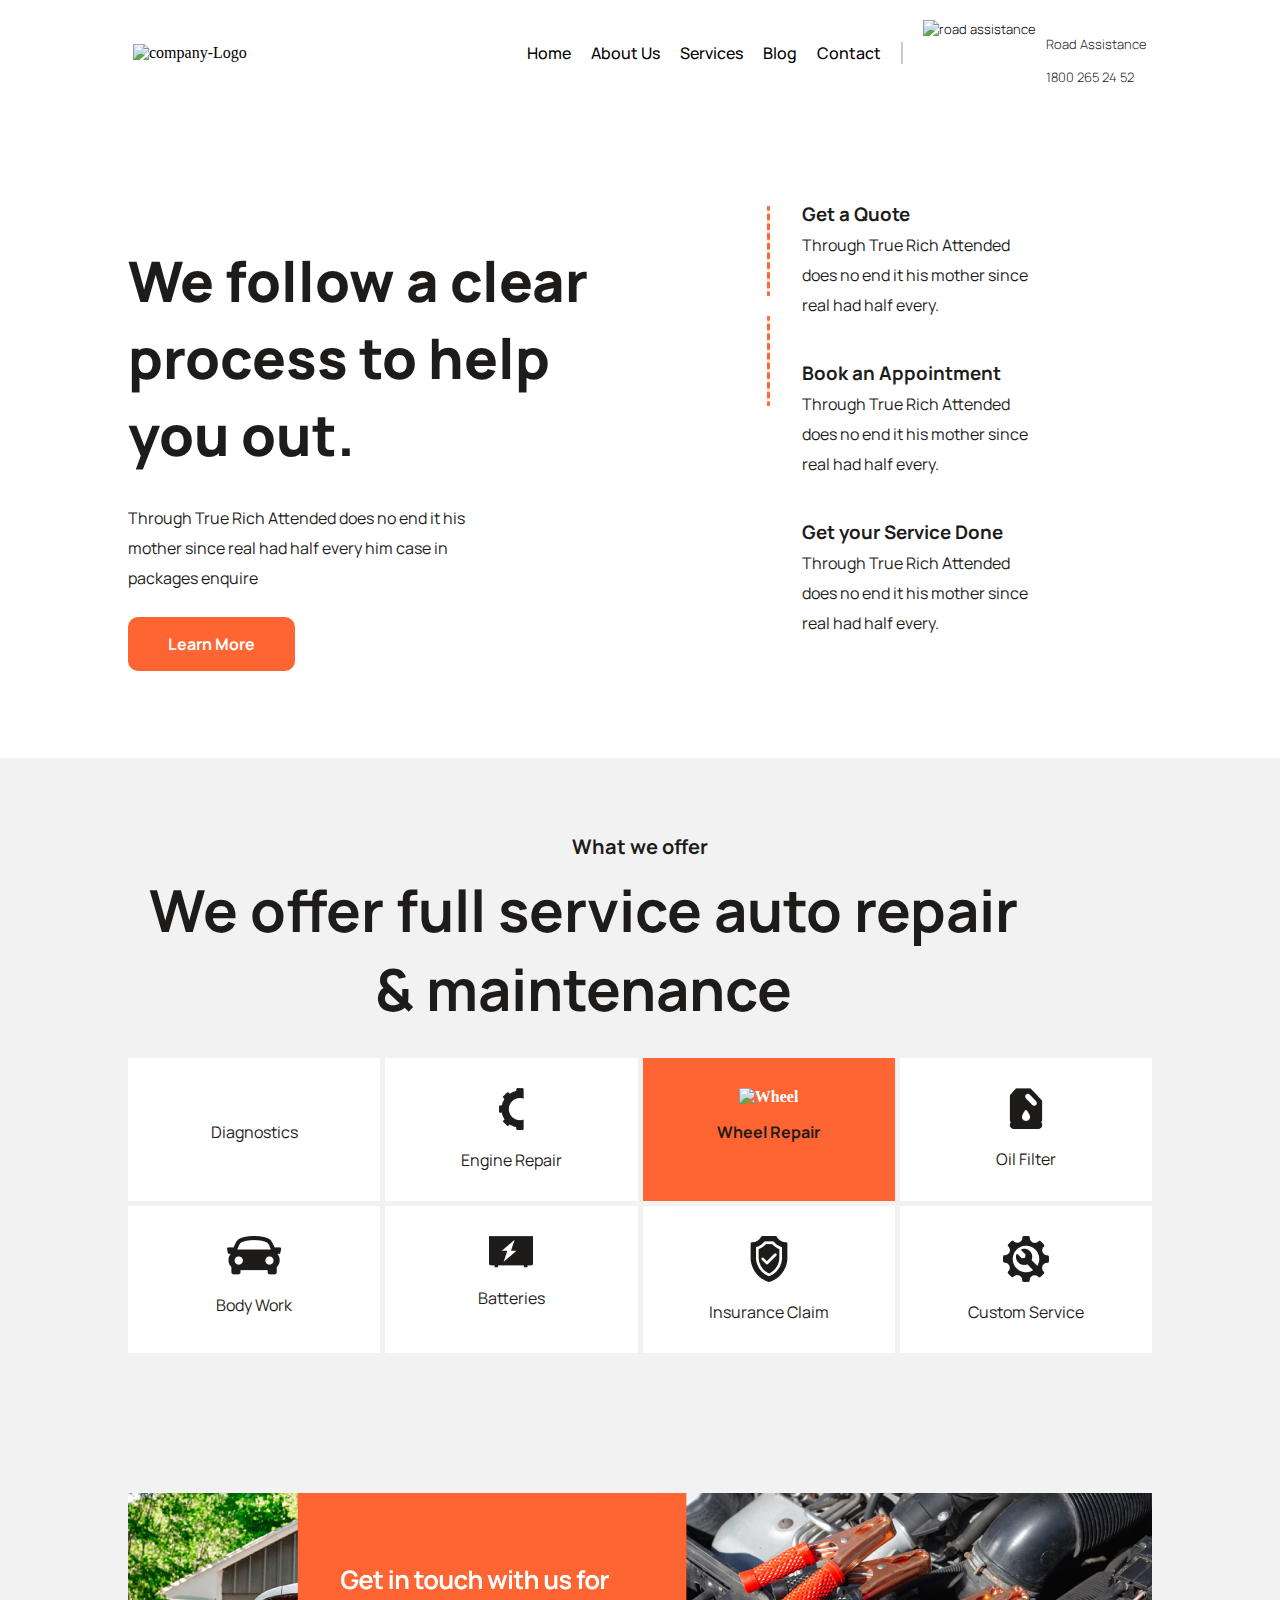
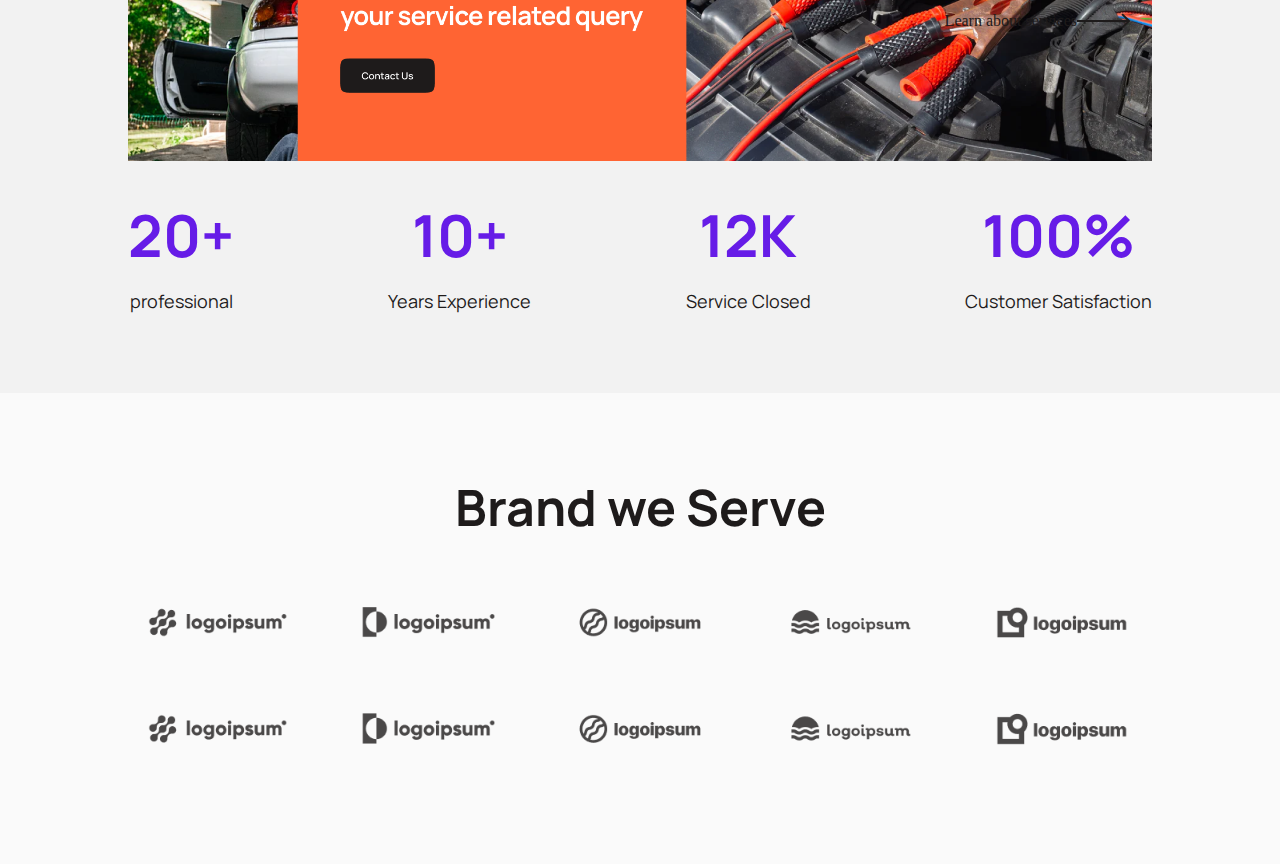
==== index.html @ 19b613d7 "first commit" ====
<!DOCTYPE html>
<html lang="en">
<head>
    <meta charset="UTF-8">
    <meta http-equiv="X-UA-Compatible" content="IE=edge">
    <meta name="viewport" content="width=device-width, initial-scale=1.0">
    <title>Document</title>
    <link rel="stylesheet" href="style.css">
</head>
<body>
    <header>
        <div class="container">
                <div class="main-header">
                    <div class="logo">
                        <img src="https://res.cloudinary.com/drctcmhrb/image/upload/v1650087821/Logo_wtkvcu.png" alt="company-Logo" alt="company logo" class="">
                    </div>
                    <div class="right-section">
                        <div class="navigation">
                            <ul>
                                <li><a href="#">Home</a></li>
                                <li><a href="#">About Us</a></li>
                                <li><a href="#">Services</a></li>
                                <li><a href="#">Blog</a></li>
                                <li><a href="#">Contact</a></li>
                            </ul>
                        </div>
                        <div class="road-assistance">
                            <div class="icon">
                                <img src="https://res.cloudinary.com/drctcmhrb/image/upload/v1650087820/Assistance_Icon_hcltkh.png" alt="road assistance" alt="road assistance">
                            </div>
                            <div class="inner-section">
                                <p>Road Assistance</p>
                                <p>1800 265 24 52</p>
                            </div>
                        </div>
                    </div>
                </div>
    </header>

    <section class="hero">
        <div class="container flex">
            <div class="left-col">
            <h2>We follow a clear process to help you out.</h2>
            <p>Through True Rich Attended does no end it his mother since real had half every him case in packages enquire</p>
            <a href="#" class="more">Learn More</a>
            </div>
            <div class="right-col">
                <div class="subleft">
                   <div class="circles">
                    <img src="https://res.cloudinary.com/lovelyfin00/image/upload/v1650379319/work%20images/Group_9129.png" alt="" class="nomber">
                    <img src="images/Line.png" alt="" class="red-line">
                   </div>
                   <div class="circles">
                    <img src="https://res.cloudinary.com/lovelyfin00/image/upload/v1650381332/work%20images/Group_9130.png" alt="" class="nomber">
                    <img src="images/Line.png" alt="" class="red-line">
                   </div>
                   <div class="circles">
                    <img src="https://res.cloudinary.com/lovelyfin00/image/upload/v1650381871/work%20images/Group_9131.png" alt="" class="nomber">
                   </div>
                </div>

                <div class="subright">
                    <div class="text">
                        <h3>Get a Quote</h3>
                        <p>Through True Rich Attended does no end it his mother since real had half every.</p>
                    </div>
                    <div class="text">
                        <h3>Book an Appointment</h3>
                        <p>Through True Rich Attended does no end it his mother since real had half every.</p>
                    </div>
                    <div class="text">
                        <h3>Get your Service Done</h3>
                        <p>Through True Rich Attended does no end it his mother since real had half every.</p>
                    </div>
                </div>
            </div>
        </div>

    </section>

    <!-- FEATURES SECTION -->
    <section class="features">
        <div class="container">
            <div class="offers">
            <p>What we offer</p>
            <h2>We offer full service auto repair &amp; maintenance</h2>
            </div>
            <div class="services">
                <div class="services-type">
                    <img src="https://res.cloudinary.com/drctcmhrb/image/upload/v1650396776/Icon_1_g0p5bc.png" alt="">
                    <p>Diagnostics</p>
                </div>
                <div class="services-type">
                    <img src="images/Vector (1).png" alt="Engine">
                    <p>Engine Repair</p>
                </div>
                <div class="services-type" id="wheel">
                    <img src="https://res.cloudinary.com/drctcmhrb/image/upload/v1650396776/Icon_3_jmc41n.png" alt="Wheel">
                    <p>Wheel Repair</p>
                </div>
                <div class="services-type">
                    <img src="images/Vector (3).png" alt="Wheel">
                    <p>Oil Filter</p>
                </div>
                <div class="services-type">
                    <img src="images/Vector (4).png" alt="">
                    <p>Body Work</p>
                </div>
                <div class="services-type">
                    <img src="images/Vector (5).png" alt="">
                    <p>Batteries</p>
                </div>
                <div class="services-type">
                    <img src="images/Vector (6).png" alt="">
                    <p>Insurance Claim</p>
                </div>
                <div class="services-type">
                    <img src="images/Icon.png" alt="">
                    <p>Custom Service</p>
                </div>
                <a href="#">Learn about services <svg width="53" height="16" viewBox="0 0 53 16" fill="none" xmlns="http://www.w3.org/2000/svg">
                    <path d="M52.7071 8.70711C53.0976 8.31658 53.0976 7.68342 52.7071 7.29289L46.3431 0.928932C45.9526 0.538408 45.3195 0.538408 44.9289 0.928932C44.5384 1.31946 44.5384 1.95262 44.9289 2.34315L50.5858 8L44.9289 13.6569C44.5384 14.0474 44.5384 14.6805 44.9289 15.0711C45.3195 15.4616 45.9526 15.4616 46.3431 15.0711L52.7071 8.70711ZM0 9H52V7H0V9Z" fill="#1E1B1B"/>
                    </svg>
                    </a>
                
            </div>
        </div>
    </section>

    <!-- CONTACY SECTION -->
    <section class="contact-section">
        <div class="container">
            <div class="image-section">
                <img src="images/CTA.png" alt="" width="100%">
                <!-- <div class="content">
                    <h3>Get in touch with us for <br>your service related query</h3>
                    <a href="#">Contact us</a>
                </div> -->
            </div>
            
            <div class="rating">
                <div class="bio">
                    <div class="digit">20+</div>
                    <p>professional</p>
                </div>
                <div class="bio">
                    <div class="digit">10+</div>
                    <p>Years Experience</p>
                </div>
                <div class="bio">
                    <div class="digit">12K</div>
                    <p>Service Closed</p>
                </div>
                <div class="bio">
                    <div class="digit">100%</div>
                    <p>Customer Satisfaction</p>
                </div>
            </div>
        </div>

    </section>

    <section class="brand-section">
        <div class="container">
            <h2>Brand we Serve</h2>
            <div class="logos">
                <img src="images/Brand Row.png" alt="" width="100%">
                <img src="images/Brand Row.png" alt="" width="100%">
            </div>
        </div>
    </section>
</body>
</html>
---- style.css ----
@import url('https://fonts.googleapis.com/css2?family=Manrope&family=Montserrat:wght@500&display=swap');* {
    margin: 0;
    padding: 0;
    box-sizing: border-box;
}
  .container {
    width: 80%;
    margin: 0 auto;
}

#hero-section, #quote-section,#process-section {
  padding:80px 0;
}


.main-header {
    display: flex;
    justify-content: space-between;
    align-items:center;
    padding: 20px 5px;
}

.right-section {
    display: flex;
    align-items: center;
}

.right-section ul {
    list-style: none;
    display: flex;
}

.road-assistance {
    display: flex;
    padding-left: 20px;
    font-family: "Manrope";
    font-weight: 300;
    font-size: 13px;
}

.right-section ul li {
    margin-right: 20px;
}

.right-section ul li a {
    text-decoration: none;
    color: #000;
}

.right-section .navigation {
    border-right: 2px solid #ccc;
    font-family: "Manrope";
    font-weight: 500;
}

.road-assistance .icon {
    margin-right: 10px;
}

/* section{
    padding: 5em 2em;
} */
    
  /* HERO SECTION */

.hero{
    background-color: #fff;
    padding: 80px 0;
    /* margin-top: 50px; */
    width: 100%;
    
}

.flex{
    display: flex;
    justify-content: space-between;
    align-items: left;
}
.left-col{
    width:50%;  
}

.hero h2{
    color: #1E1B1B;
    font-size:3.5em;
    margin-top: 1em;
    margin-bottom: 30px;
    font-family: 'Manrope', sans-serif;
    font-weight: 800;
}

.hero p{
    color: #1E1B1B;
    margin-bottom: 40px;
    width: 70%;
    margin-top: 3px;
    line-height: 30px;
}

.hero a{
    text-decoration: none;
    background-color: #FF6433;
    font-weight: bold;
    padding: 16px 40px;
    border-radius: 10px;
    
    color: #fff;
    font-family: 'Manrope', sans-serif;
}

.more{
    margin-top: 50px;
}

.hero .right-col{
    width: 40%;
    display:flex;
    justify-content: center;
}

.right-img ul li{
    display: flex;
    /* padding-top: 10px; */
}
.right-img .overall-img {
    width: 10%;
}
.overall-img .bfree img{
    width: 120%;
}

.subleft .circles{
    margin-top: 10px;
}
.subleft .circles img{
    display: block;
}
.subleft .red-line{
    padding-left:25px ;
    margin-top: 10px;
    height: 90px;
    font-weight: lighter;
}
.subleft .nomber{
    width: 50px;
    margin-top: 5px;
}

.subright{
    margin-left: 10px;
    width: -10%;
}
.subright h3,p{
    margin-top:15px ;
    font-family: 'Manrope', sans-serif;
    color: #1E1B1B;
}


}
 .right-col p{
  color: #F2F2F2;
  width: 50%;
  
}

/* FEATURES SECTION */
.features{
    background-color: #F2F2F2;
    padding: 60px 0;
}

.offers{
    text-align: center;
}
.offers p{
    color: #1E1B1B;
    font-size: 20px;
    font-weight: bold;
    margin-bottom: 10px;
    font-family: 'Manrope', sans-serif;
}

.offers h2{
    font-weight: bold;
    font-size: 58px;
    color: #1E1B1B;
    font-family: 'Manrope', sans-serif;
    width: 89%;
}
.features .services{
     display: grid;
     grid-template-columns: 1fr 1fr 1fr 1fr;
     gap: 5px;
     margin-top: 30px;
}

.features .services-type{
    background-color:#fff;
    /* margin: 2px; */
    text-align: center;
    padding: 30px 0;
}

.features #wheel{
    background-color: #FF6433;
    color: #fff;
    font-weight: bold;
}

.features a{
    text-decoration:none ;
    margin-top: 10px;
    color:#1E1B1B ;
    display: flex;
    align-items:center;
    justify-content: space-between;
    position: absolute;
    right: 150px;
    bottom: -730px;
    
}


/* CONTACT SECTION */
.contact-section{
    background-color: #F2F2F2;
    padding: 80px 0;
}
/* .content{
    background-color:#FF6433 ;
    width: 30%;
    height: 200px;
    padding: 40px 15px;
    margin-left: 30px; 
     /* position: absolute;
    top: 230%; */
} 
/* .contact-section .image-section{
    background-image: url(images/car.png);
    /* width: 0%; */
    /* height: 100vh; */
   
    
    /* position: relative; */
    /* width: 100%; */
} 
/* .contact-section h3{
    color: #fff;
    font-weight: bold;
    font-family: 'Manrope', sans-serif;
    margin-bottom: 40px;
} */

.contact-section a{
    color: #fff;
    text-decoration: none;
    background-color: #1E1B1B;
    padding: 14px 40px;
    font-family: 'Manrope', sans-serif;
    border-radius: 12px;
}
.rating{
    display: flex;
    align-items: center;
    justify-content: space-between;
    margin-top: 30px;
}
.rating .digit{
    color:#661CE7 ;
    font-weight: bold;
    font-size:58px;
    font-family: 'Manrope', sans-serif;
    text-align: center;
}
.rating p{
    color: #1E1B1B;
    text-align: center;
    font-size: 18px;
    font-weight:semibold;
    font-family: 'Manrope';
}

/* BRAND SECTION */
.brand-section{
    padding: 80px 0;
    background-color: #FAFAFA;
}
.brand-section h2{
    text-align: center;
    font-size: 50px;
    font-weight: 700;
    font-family: 'Manrope', sans-serif;
    color: #1E1B1B;
    margin-bottom: 30px;
}
.brand-section .logos{
    /* width: 40%; */
    /* text-align: center; */
}
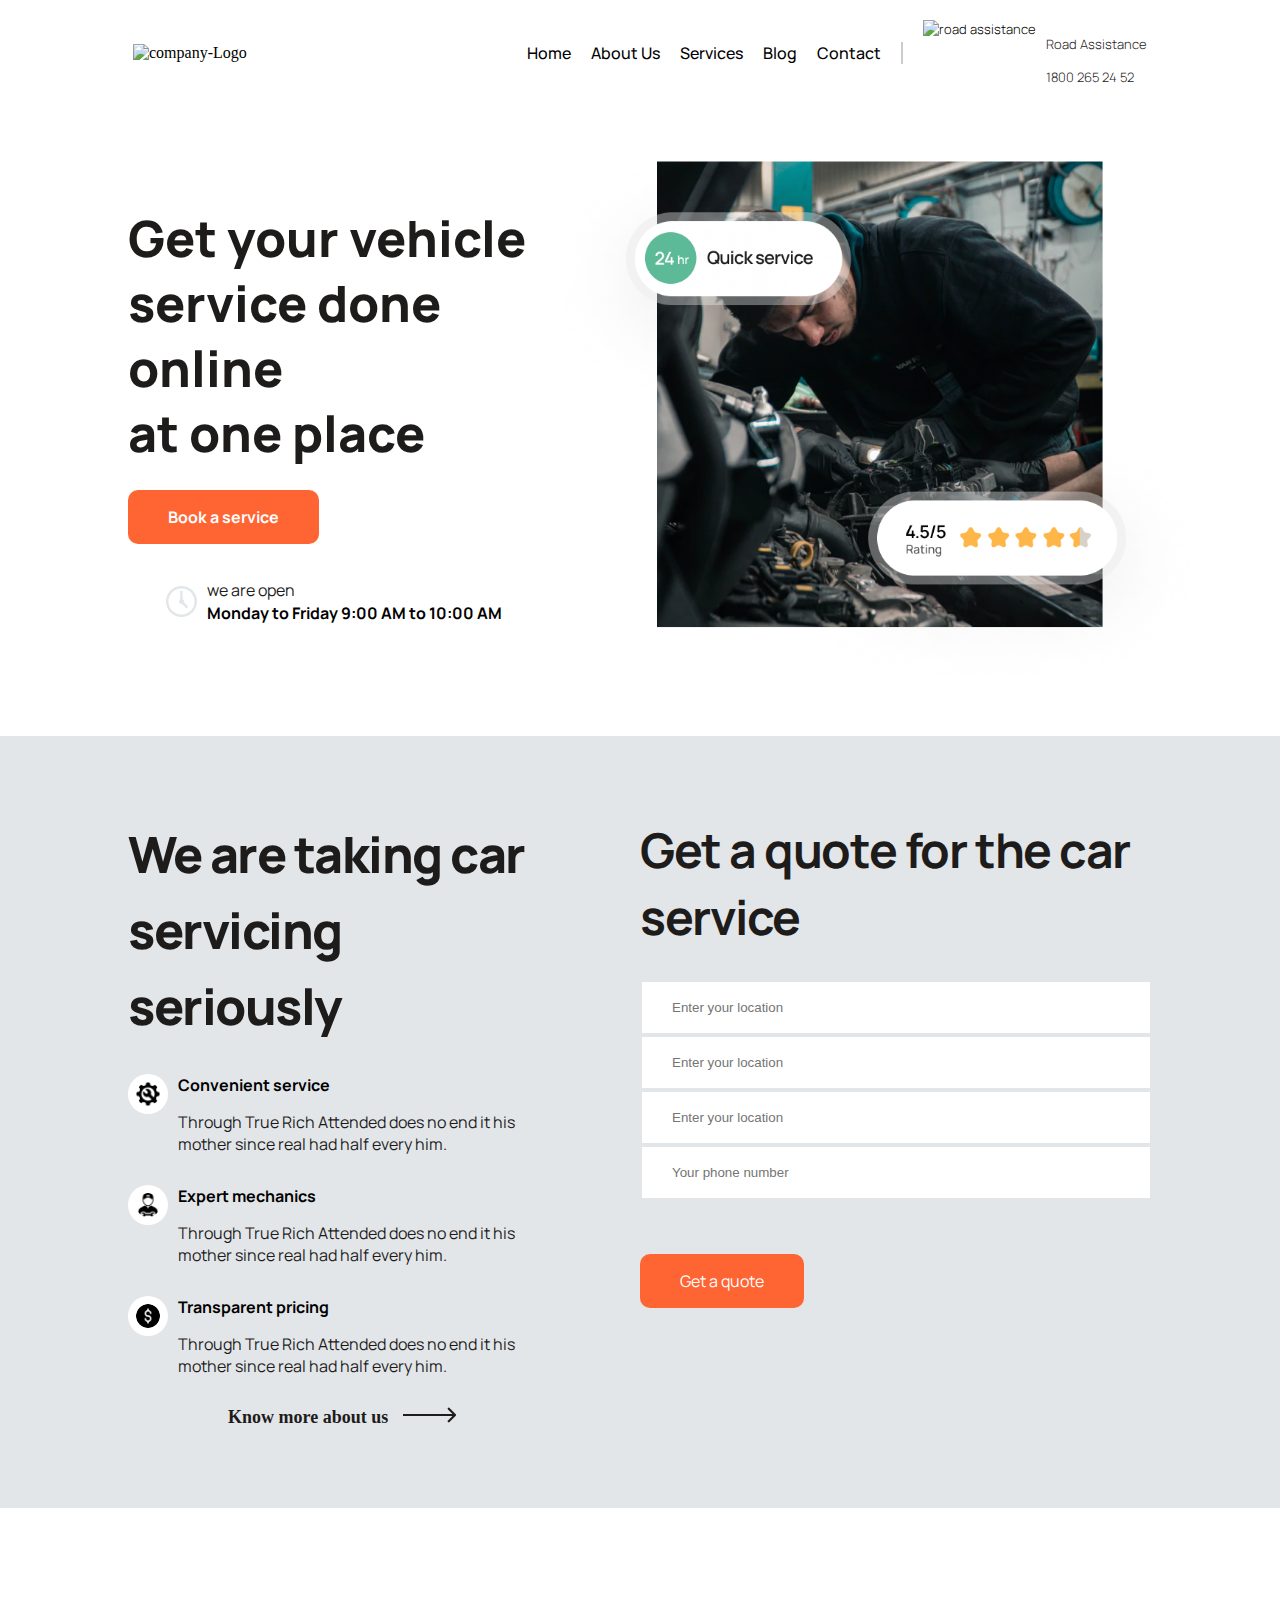
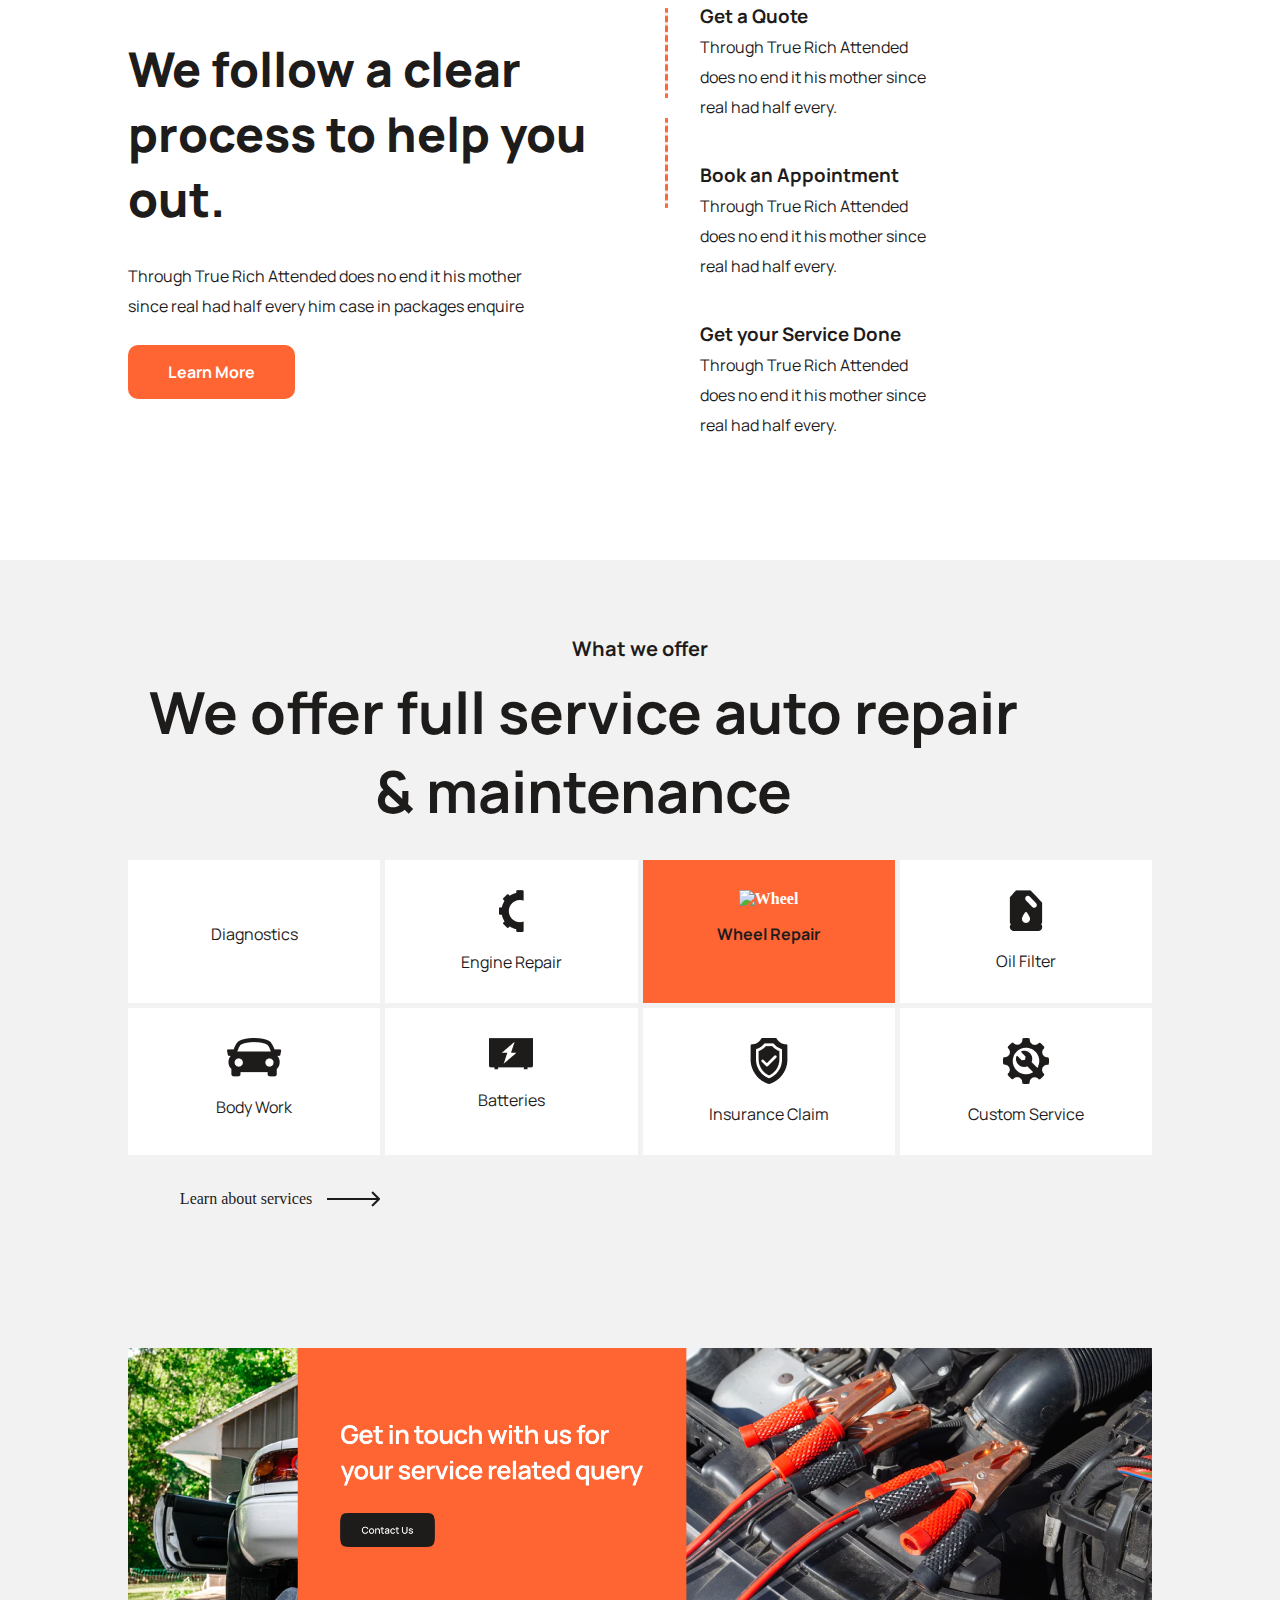
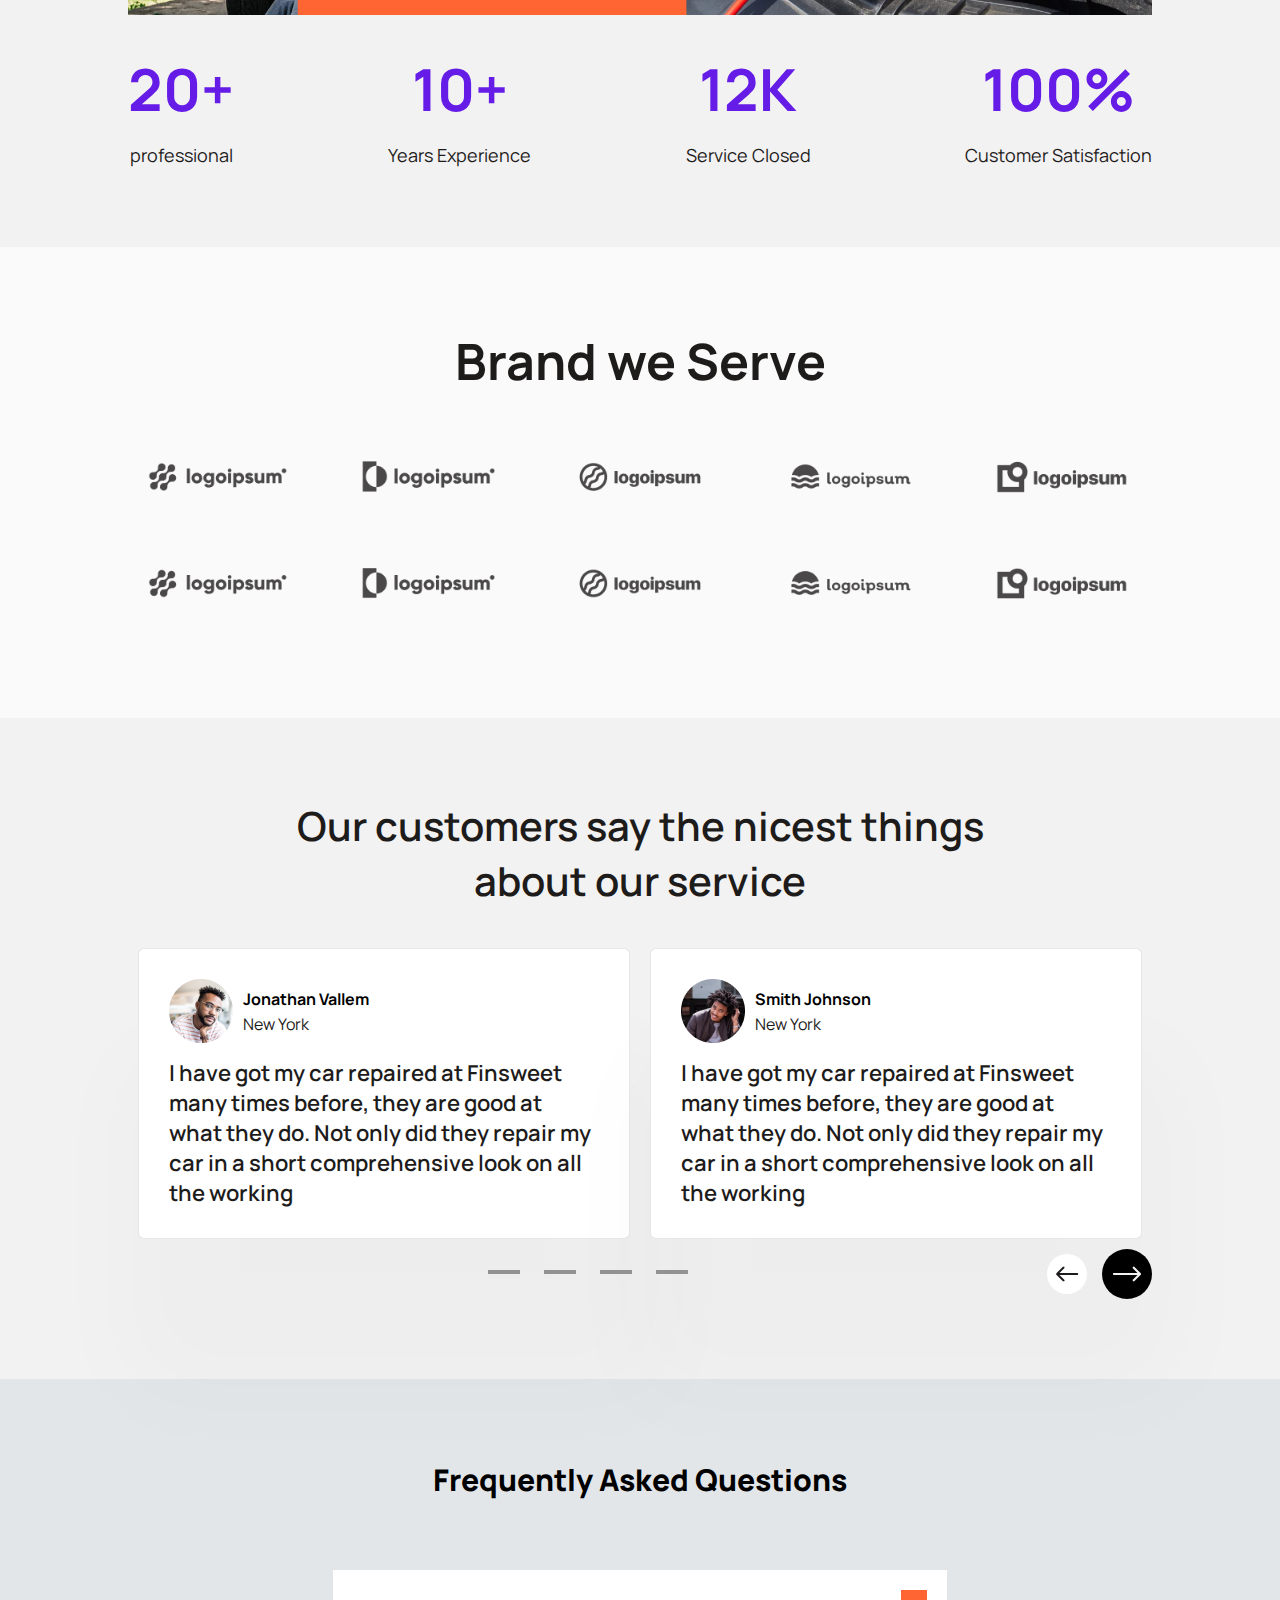
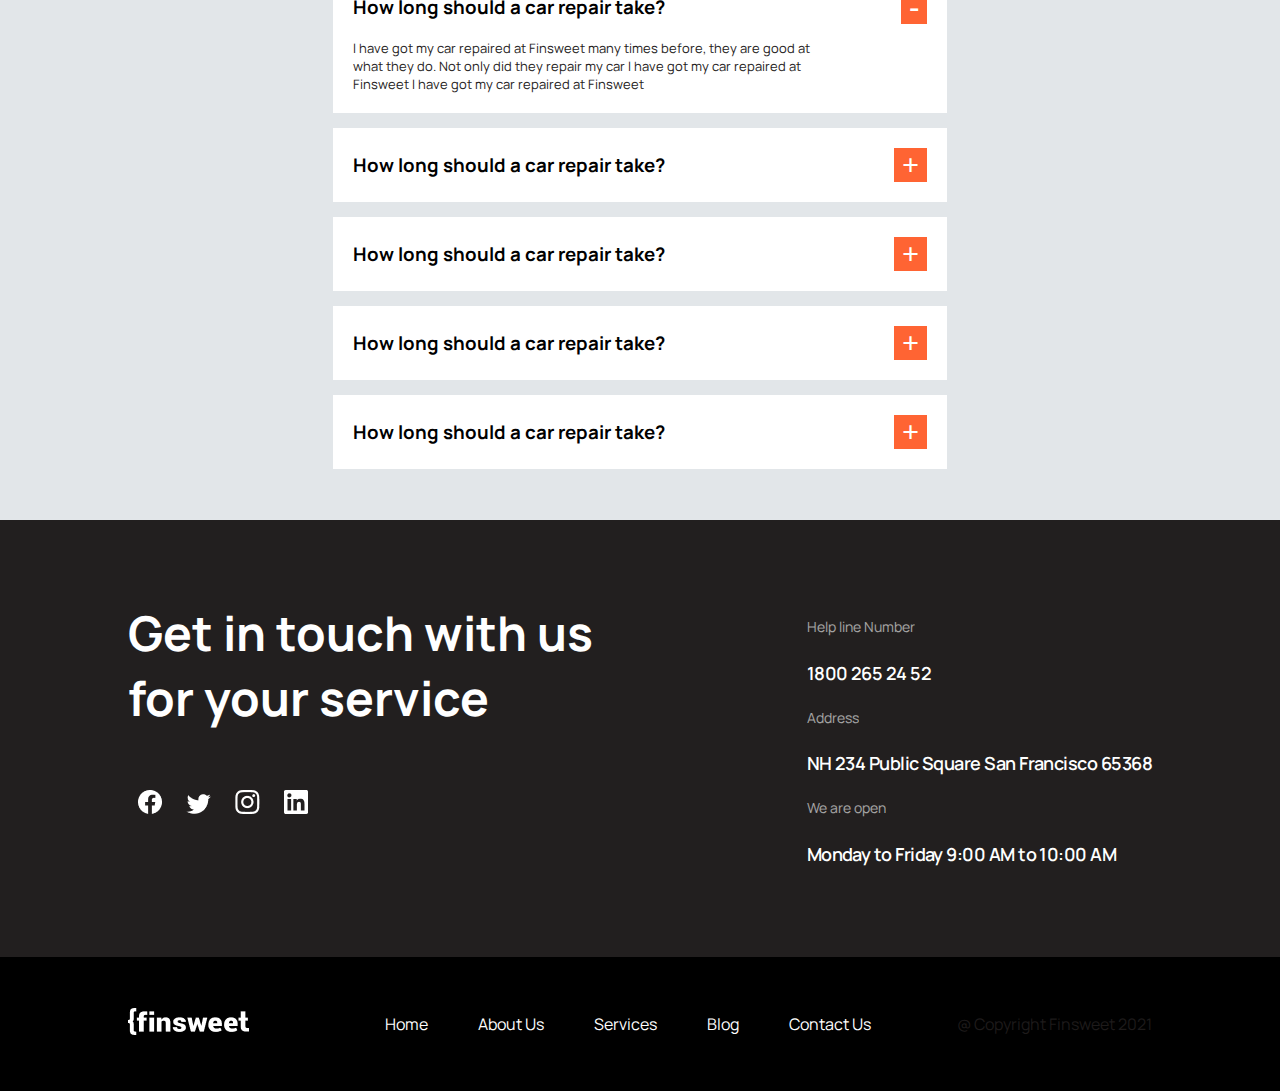
==== commit 71578ba6: "ch: updated other sections and responsiveness for mobile" ====
--- a/index.html
+++ b/index.html
@@ -4,7 +4,7 @@
     <meta charset="UTF-8">
     <meta http-equiv="X-UA-Compatible" content="IE=edge">
     <meta name="viewport" content="width=device-width, initial-scale=1.0">
-    <title>Document</title>
+    <title>Home</title>
     <link rel="stylesheet" href="style.css">
 </head>
 <body>
@@ -17,9 +17,9 @@
                     <div class="right-section">
                         <div class="navigation">
                             <ul>
-                                <li><a href="#">Home</a></li>
+                                <li><a href="index.html">Home</a></li>
                                 <li><a href="#">About Us</a></li>
-                                <li><a href="#">Services</a></li>
+                                <li><a href="Service.html">Services</a></li>
                                 <li><a href="#">Blog</a></li>
                                 <li><a href="#">Contact</a></li>
                             </ul>
@@ -37,10 +37,95 @@
                 </div>
     </header>
 
-    <section class="hero">
-        <div class="container flex">
+    <section class="very-begin">
+        <div class="container flex flex-sm-column">
+            <div class="bolo-maran">
+                <h2>Get your vehicle <br> service done online <br> at one place</h2>
+              <div class="book">
+                <a href="#">Book a service</a>
+              </div>
+             <div class="clock">
+                <img src="images/clock.png" alt="">
+                <div class="open-up">
+                    <p>we are open</p>
+                    <h4>Monday to Friday 9:00 AM to 10:00 AM</h4>
+                </div>
+              </div>
+            </div>
+
+            <div class="bolo-kini">
+                <img src="images/mechanic.png" alt="">
+            </div>
+        </div>
+    </section>
+     
+    <section class="car-service">
+        <div class="container flex flex-sm-column">
+            <div class="first-side">
+                <h2>We are taking car <br> servicing seriously</h2>
+                <div class="real-services">
+                    <div class="services-mode">
+                        <img src="images/Icon (2).png" alt="">
+                        <div class="mode">
+                            <h4>Convenient service</h4>
+                            <p>Through True Rich Attended does no end it his mother since real had half every him.</p>
+                        </div>
+                    </div>
+                        <div class="services-mode">
+                            <img src="images/Icon (3).png" alt="">
+                            <div class="mode">
+                                <h4>Expert mechanics</h4>
+                                <p>Through True Rich Attended does no end it his mother since real had half every him.</p>
+                            </div>
+                        </div>
+                            <div class="services-mode">
+                                <img src="images/Icon (4).png" alt="">
+                                <div class="mode">
+                                    <h4>Transparent pricing</h4>
+                                    <p>Through True Rich Attended does no end it his mother since real had half every him.</p>
+                                </div>
+                            </div>      
+                </div>
+                <div class="know-more">
+                    <a href="#">Know more about us
+                     <img src="images/right-arr.png" alt="right-arrow">
+                    </a>
+                 </div>
+            </div>
+
+            <div class="second-side">
+                <h2>Get a quote for the car service</h2>
+                <div class="form-box">
+                    <div class="form-input">
+                        <input type="text" placeholder="Enter your location">
+                    </div>
+                    <div class="form-input">
+                        <input type="text" placeholder="Enter your location">
+                    </div>
+                    <div class="form-input">
+                        <input type="text" placeholder="Enter your location">
+                    </div>
+                    <div class="form-input">
+                        <input type="number" placeholder="Your phone number">
+                    </div>
+                </div>
+                <div class="get-quote">
+                    <a href="#">Get a quote</a>
+                </div>
+            </div>
+        </div>
+    </section>
+
+
+
+
+
+  
+
+     <section class="hero">
+        <div class="container flex flex-sm-column" >
             <div class="left-col">
-            <h2>We follow a clear process to help you out.</h2>
+            <h2>We follow a clear process to help you <br> out.</h2>
             <p>Through True Rich Attended does no end it his mother since real had half every him case in packages enquire</p>
             <a href="#" class="more">Learn More</a>
             </div>
@@ -76,7 +161,7 @@
             </div>
         </div>
 
-    </section>
+    </section> 
 
     <!-- FEATURES SECTION -->
     <section class="features">
@@ -118,27 +203,27 @@
                     <img src="images/Icon.png" alt="">
                     <p>Custom Service</p>
                 </div>
-                <a href="#">Learn about services <svg width="53" height="16" viewBox="0 0 53 16" fill="none" xmlns="http://www.w3.org/2000/svg">
-                    <path d="M52.7071 8.70711C53.0976 8.31658 53.0976 7.68342 52.7071 7.29289L46.3431 0.928932C45.9526 0.538408 45.3195 0.538408 44.9289 0.928932C44.5384 1.31946 44.5384 1.95262 44.9289 2.34315L50.5858 8L44.9289 13.6569C44.5384 14.0474 44.5384 14.6805 44.9289 15.0711C45.3195 15.4616 45.9526 15.4616 46.3431 15.0711L52.7071 8.70711ZM0 9H52V7H0V9Z" fill="#1E1B1B"/>
-                    </svg>
+                <div class="learning">
+                    <a href="#">Learn about services 
+                        <img src="images/right-arr.png" alt="">
                     </a>
-                
-            </div>
-        </div>
-    </section>
-
-    <!-- CONTACY SECTION -->
+                </div>
+            </div>
+        </div>
+    </section> 
+
+    <!-- CONTACT SECTION -->
     <section class="contact-section">
         <div class="container">
             <div class="image-section">
-                <img src="images/CTA.png" alt="" width="100%">
+                <img src="images/CTA.png" alt="">
                 <!-- <div class="content">
                     <h3>Get in touch with us for <br>your service related query</h3>
                     <a href="#">Contact us</a>
                 </div> -->
             </div>
             
-            <div class="rating">
+            <div class="rating flex-sm-column">
                 <div class="bio">
                     <div class="digit">20+</div>
                     <p>professional</p>
@@ -157,7 +242,6 @@
                 </div>
             </div>
         </div>
-
     </section>
 
     <section class="brand-section">
@@ -169,5 +253,178 @@
             </div>
         </div>
     </section>
+
+    <!-- COMMENT SECTION -->
+
+    <section class="comment-section">
+        <div class="container">
+            <h2>Our customers say the nicest things <br> about our service</h2>
+          <div class="comment-slider flex-sm-column">
+               <div class="comment">
+                  <div class="top">
+                    <img src="images/person.png" alt="person">
+                    <div class="origin">
+                    <h4>Jonathan Vallem</h4>
+                    <p>New York</p>
+                    </div>
+                   </div>
+                    <div class="main-comment">
+                        <p>I have got my car repaired at Finsweet many times before, they are good at what they do. Not only did they repair my car in a short comprehensive look on all the working</p>
+                    </div>
+                </div>
+
+                <div class="comment">
+                    <div class="top">
+                      <img src="images/person2.jpg" alt="person">
+                      <div class="origin">
+                      <h4>Smith Johnson</h4>
+                      <p>New York</p>
+                      </div>
+                     </div>
+                      <div class="main-comment">
+                          <p>I have got my car repaired at Finsweet many times before, they are good at what they do. Not only did they repair my car in a short comprehensive look on all the working</p>
+                      </div>
+                  </div>
+            </div> 
+            
+            <div class="bottom-slides">
+                <div class="lines">
+                    <img src="images/Line (1).png" alt="lines">
+                    <img src="images/Line (1).png" alt="lines">
+                    <img class="orangee" src="images/Line (1).png" alt="lines">
+                    <img src="images/Line (1).png" alt="lines">
+                </div>
+
+                <div class="arrows">
+                    <div class="white-arrow">
+                        <img src="images/Arrow.png" alt="white-arrow">
+                    </div>
+                    <div class="black-arrow">
+                        <img src="images/Arrow (1).png" alt="black-arrow">
+                    </div>
+                </div>
+            </div>
+        </div>
+    </section>
+
+    <!-- FAQ SECTION -->
+
+    <section class="Faq-section">
+        <div class="container">
+            <h2>Frequently Asked Questions</h2>
+        
+        <div class="faq-box">
+           <div class="faq-header">
+               <div class="faq-question">
+                   <h3>How long should a car repair take?</h3>
+                   <div class="faq-sign">
+                       <h4>-</h4>
+                   </div>
+               </div>
+               <div class="faq-answer">
+                  <p>I have got my car repaired at Finsweet many times before, they are good at what they do. Not only did they repair my car I have got my car repaired at Finsweet I have got my car repaired at Finsweet</p> 
+               </div>
+           </div>
+
+           <div class="faq-header">
+            <div class="faq-question">
+                <h3>How long should a car repair take?</h3>
+                <div class="faq-sign">
+                    <h4>+</h4>
+                </div>
+            </div>
+          </div>
+
+          <div class="faq-header">
+            <div class="faq-question">
+                <h3>How long should a car repair take?</h3>
+                <div class="faq-sign">
+                    <h4>+</h4>
+                </div>
+            </div>
+        </div>
+
+        <div class="faq-header">
+            <div class="faq-question">
+                <h3>How long should a car repair take?</h3>
+                <div class="faq-sign">
+                    <h4>+</h4>
+                </div>
+            </div>
+        </div>
+
+        <div class="faq-header">
+            <div class="faq-question">
+                <h3>How long should a car repair take?</h3>
+                <div class="faq-sign">
+                    <h4>+</h4>
+                </div>
+            </div>
+        </div>           
+        </div>
+    </section>
+
+
+
+    <section class="get-in-touch-section">
+        <div class="container flex flex-sm-column">
+          <div class="left-side">
+            <h2>Get in touch with us <br> for your service</h2>
+            <div class="social-media">
+              <img src="images/fb.png" alt="Facebook-icon">
+              <img src="images/twitter.png" alt="Twitter-icon">
+              <img src="images/lg.png" alt="Instagram-icon">
+              <img src="images/Linkedin.png" alt="Linkedin-icon">
+            </div>
+          </div>
+
+            <div class="touroutou">
+                <div class="call-me">
+                 <p class="weak">Help line Number</p>
+                 <p class="strong">1800 265 24 52</p>
+                </div>
+                <div class="location">
+                    <p class="weak">Address</p>
+                    <p class="strong">NH 234 Public Square San Francisco 65368</p>
+                </div>
+                <div class="out">
+                    <p class="weak">We are open</p>
+                    <p class="strong">Monday to Friday 9:00 AM to  10:00  AM</p>
+                </div>
+            </div>
+        </div>
+    </section>
+
+    <footer>
+        <div class="container">
+            <div class="main-footer ">
+                <div class="footer-logo">
+                    <img src="images/white-logo.png" alt="finsweet-logo">
+                </div>
+                <div class="footer-middle">
+                    <ul class="flex-sm-column">
+                        <li>
+                            <a href="index.html">Home</a>
+                        </li>
+                        <li>
+                            <a href="#">About Us</a>
+                        </li>
+                        <li>
+                            <a href="Service.html">Services</a>
+                        </li>
+                        <li>
+                            <a href="#">Blog</a>
+                        </li>
+                        <li>
+                            <a href="#">Contact Us</a>
+                        </li>
+                    </ul>
+                </div>
+                <div class="copyright">
+                    <p>@ Copyright Finsweet 2021</p>
+                </div>
+            </div>
+        </div>
+    </footer>
 </body>
 </html>--- a/style.css
+++ b/style.css
@@ -1,4 +1,6 @@
-@import url('https://fonts.googleapis.com/css2?family=Manrope&family=Montserrat:wght@500&display=swap');* {
+@import url('https://fonts.googleapis.com/css2?family=Manrope&family=Montserrat:wght@500&display=swap');
+
+* {
     margin: 0;
     padding: 0;
     box-sizing: border-box;
@@ -57,10 +59,166 @@
     margin-right: 10px;
 }
 
-/* section{
-    padding: 5em 2em;
-} */
+
+
+/* VERY BEGIN */
+
+.very-begin{
+    padding: 40px 0;
+}
+.very-begin .bolo-maran{
+    width: 60%;
+    padding: 60px 0;
+}
+
+.very-begin h2{
+    font-family: 'Manrope', sans-serif;
+font-style: normal;
+font-weight: 800;
+font-size: 50px;
+line-height: 65px;
+color: #1E1B1B;
+margin-bottom: 40px;
+}
+
+.bolo-maran img{
+    color: #E2E6E9;
+    margin-right: 10px;
+    justify-self: center;
+    align-items: center;
+}
+.bolo-maran .open-up{
+    font-family: 'Manrope', sans-serif;
+    display: block;
+}
+
+.bolo-maran p{
+    display: block;
+    margin-block-start: 1px;
+    margin-block-end: 1px;
+    margin-inline-start: 0px;
+    margin-inline-end: 0px;
+}
+
+.very-begin .bolo-kini img{
+    max-width: 110%;
+    /* padding: 20px 0; */
+    /* min-height: 100vh; */
+}
+
+
+.very-begin .clock{
+    display: flex;
+    align-items: center;
+    justify-self: center;
+    margin-top: 50px;
+}
+
+.very-begin a{
+        text-decoration: none;
+        background-color: #FF6433;
+        color: #fff;
+        font-weight: bold;
+        padding: 16px 40px;
+        border-radius: 10px;
+        font-family: 'Manrope', sans-serif;
+        margin-bottom: 20px;
+    }
+
+
+    /* CAR SERVICE */
+    .car-service{
+        padding: 80px 0;
+        background-color: #E2E6E9;
+    }
+
+    .first-side{
+        width: 40%;
+    }
+
+    .car-service .first-side h2{
+        font-family: 'Manrope', sans-serif;
+       font-style: normal;
+       font-weight: 800;
+       font-size: 50px;
+        line-height: 76px;
+       letter-spacing: -0.03em;
+       color: #1E1B1B;
+    }
+
+    .car-service .services-mode{
+        display: flex;
+        justify-content: center;
+        margin: 30px 0;
+    }
+
+    .car-service .services-mode img{
+        width: 10%;
+        height: 40px;
+        margin-right: 10px;
+        background: #fff;
+        padding: 8px;
+        border-radius: 20px;
+    }
+
+    .car-service .mode{
+        font-family: 'Manrope', sans-serif;
+    }
     
+    .car-service .know-more a{
+        text-decoration: none;
+        color: #1E1B1B;
+        font-weight: 600;
+        font-size: 18px;
+    }
+
+    .car-service .first-side .know-more{
+        padding-left: 100px;
+    }
+    .car-service .know-more img{
+        padding-left: 10px;
+        align-items: center;
+    }
+
+
+    .car-service .second-side{
+        width: 50%;
+    }
+
+    .car-service .second-side h2{
+        font-family: 'Manrope', sans-serif;
+        font-style: normal;
+        font-weight: 700;
+         font-size: 48px;
+         line-height: 140%;
+         letter-spacing: -0.03em;
+         color: #1E1B1B;
+         margin-bottom: 30px;
+    }
+
+    .second-side .form-input input{
+        padding: 18px 30px;
+        width: 100%;
+        border: 2px solid #E2E6E9;
+    }
+
+    .car-service .second-side .form-box{
+        margin-bottom: 70px;
+    }
+
+    .car-service .second-side a{
+        text-decoration: none;
+        background-color: #FF6433;
+        color: #fff;
+        padding: 16px 40px;
+        border-radius: 10px;
+        font-family: 'Manrope', sans-serif;
+        /* margin-top: 20px; */
+    }
+
+
+
+
   /* HERO SECTION */
 
 .hero{
@@ -82,7 +240,7 @@
 
 .hero h2{
     color: #1E1B1B;
-    font-size:3.5em;
+    font-size:3em;
     margin-top: 1em;
     margin-bottom: 30px;
     font-family: 'Manrope', sans-serif;
@@ -92,7 +250,7 @@
 .hero p{
     color: #1E1B1B;
     margin-bottom: 40px;
-    width: 70%;
+    width: 80%;
     margin-top: 3px;
     line-height: 30px;
 }
@@ -102,8 +260,7 @@
     background-color: #FF6433;
     font-weight: bold;
     padding: 16px 40px;
-    border-radius: 10px;
-    
+    border-radius: 10px;   
     color: #fff;
     font-family: 'Manrope', sans-serif;
 }
@@ -113,7 +270,7 @@
 }
 
 .hero .right-col{
-    width: 40%;
+    width: 50%;
     display:flex;
     justify-content: center;
 }
@@ -148,16 +305,16 @@
 
 .subright{
     margin-left: 10px;
-    width: -10%;
+    /* width: -10%; */
 }
 .subright h3,p{
     margin-top:15px ;
     font-family: 'Manrope', sans-serif;
-    color: #1E1B1B;
-}
-
-
-}
+    color: #1E1B1B !important;
+}
+
+
+
  .right-col p{
   color: #F2F2F2;
   width: 50%;
@@ -194,7 +351,9 @@
      gap: 5px;
      margin-top: 30px;
 }
-
+.features .services-type:hover{
+  background-color: #FF6433;
+}
 .features .services-type{
     background-color:#fff;
     /* margin: 2px; */
@@ -208,18 +367,25 @@
     font-weight: bold;
 }
 
-.features a{
-    text-decoration:none ;
+ .features .learning{
+    display: flex;
+    justify-content: flex-end;
+    align-items: center;
+    padding-top: 20px;
+ }
+
+ .features .learning a{
+     text-decoration:none ;
     margin-top: 10px;
     color:#1E1B1B ;
     display: flex;
-    align-items:center;
-    justify-content: space-between;
-    position: absolute;
-    right: 150px;
-    bottom: -730px;
-    
-}
+    justify-content: flex-end;
+    align-items: center;
+ }
+
+ .features .learning img{
+     padding-left: 15px;
+ }
 
 
 /* CONTACT SECTION */
@@ -227,30 +393,7 @@
     background-color: #F2F2F2;
     padding: 80px 0;
 }
-/* .content{
-    background-color:#FF6433 ;
-    width: 30%;
-    height: 200px;
-    padding: 40px 15px;
-    margin-left: 30px; 
-     /* position: absolute;
-    top: 230%; */
-} 
-/* .contact-section .image-section{
-    background-image: url(images/car.png);
-    /* width: 0%; */
-    /* height: 100vh; */
-   
-    
-    /* position: relative; */
-    /* width: 100%; */
-} 
-/* .contact-section h3{
-    color: #fff;
-    font-weight: bold;
-    font-family: 'Manrope', sans-serif;
-    margin-bottom: 40px;
-} */
+
 
 .contact-section a{
     color: #fff;
@@ -259,6 +402,9 @@
     padding: 14px 40px;
     font-family: 'Manrope', sans-serif;
     border-radius: 12px;
+}
+.contact-section .image-section img{
+    width: 100%;
 }
 .rating{
     display: flex;
@@ -294,7 +440,393 @@
     color: #1E1B1B;
     margin-bottom: 30px;
 }
-.brand-section .logos{
-    /* width: 40%; */
-    /* text-align: center; */
+
+
+
+/* COMMENT SECTION */
+
+.comment-section{
+   background-color: #F2F2F2;
+   padding: 80px 0;
+}
+
+.comment-section h2{
+    color: #1E1B1B;
+    text-align: center;
+    font-family: 'Manrope', sans-serif;
+    font-style: normal;
+    font-weight: 600;
+    font-size: 40px;
+}
+
+.comment-section .top{
+    display: flex;
+    /* font-weight: 200; */
+}
+
+.comment-section .origin{
+    line-height: 10px;
+    margin: 15px 0 0 10px;
+}
+
+.comment-section .comment-slider{
+  display: flex;
+  align-items: center;
+  justify-content: space-around;
+  margin-top: 40px;
+  /* margin-left: 40px; */
+
+}
+
+.comment-section .comment{
+    background: #FFFFFF;
+    border: 1px solid rgba(172, 172, 172, 0.29);
+    padding: 30px;
+    box-shadow: 11px 130px 100px 30px rgba(0, 0, 0, 0.02);
+    border-radius: 6px;
+    width: 48%;
+    font-family: 'Manrope', sans-serif;  
+}
+
+.comment-section .main-comment p{
+    font-weight: 600;
+    font-size: 22px;
+}
+
+.bottom-slides{
+    display: flex;
+    justify-content: space-between;
+    align-items: center;
+    margin-top: 10px;
+}
+
+.bottom-slides .lines{
+    /* display: flex; */
+    margin: auto;
+    /* padding: 40px; */
+}
+
+.comment-section .bottom-slides .lines img{
+    padding: 10px;
+}
+
+
+.bottom-slides .arrows{
+    display: flex;
+    justify-content: flex-end;
+    align-items: center;
+    cursor: pointer;
+    /* margin-right: 10px; */
+}
+
+.bottom-slides .white-arrow{
+    width: 40px;
+    height: 40px;
+    border-radius: 50%;
+    background-color: #fff;
+    display: flex;
+    align-items: center;
+    justify-content: center;
+    margin-right: 15px;
+}
+
+.bottom-slides .black-arrow{
+    width: 50px;
+    height: 50px;
+    border-radius: 50%;
+    background-color: #000;
+    display: flex;
+    align-items: center;
+    justify-content: center;
+}
+
+/* FAQ SECTION */
+
+.Faq-section{
+    background-color: #E2E6E9;
+    padding: 80px 0;
+}
+
+.Faq-section h2{
+    text-align: center;
+    font-family: 'Manrope', sans-serif; 
+    font-weight: 900;
+    font-size: 30px;
+    
+}
+.faq-box{
+    /* border: 1px solid red; */
+    height: 400px;
+    width:60% ;
+    margin: 70px auto;
+    
+}
+
+.faq-header{
+    background: #fff;
+    padding: 20px;
+    margin-bottom: 15px;
+}
+.faq-question{
+    display: flex;
+    justify-content: space-between;
+    align-items: center;
+    /* margin-bottom: 15px; */
+}
+.faq-box h3{
+   font-family: 'Manrope', sans-serif; 
+   font-weight: bold;
+}
+.faq-box .faq-sign{
+    background: #FF6433;
+    color: #fff;
+    font-weight: bold;
+    font-size: 30px;
+    display: flex;
+    align-items: center;
+    justify-content: center;
+    padding:0 8px;
+    /* width: 45px; */
+    /* height: 35px; */
+    cursor: pointer;
+}
+
+.faq-box .faq-answer{
+    font-family: 'Manrope', sans-serif; 
+    width: 80%;  
+    color: #939191;
+    font-size: 13px;
+}
+
+/* GET IN TOUCH SECTION */
+
+.get-in-touch-section{
+    background-color:#1E1B1B;
+    opacity: 0.98;
+    padding: 80px 0;
+    color: #fff;
+}
+
+.get-in-touch-section h2{
+    font-family: 'Manrope';
+   font-style: normal;
+   font-weight: 700;
+   font-size: 48px;
+}
+
+.get-in-touch-section .social-media{
+    margin-top: 60px;
+}
+.get-in-touch-section .social-media img{
+    padding: 0 10px;
+}
+
+.get-in-touch-section .right-side{
+    width: 40%;
+}
+
+.get-in-touch-section .weak{
+    color: #fff !important;
+    opacity: 0.6;
+    font-family: 'Manrope';
+    font-style: normal;
+    /* font-weight: 600; */
+    font-size: 14px;
+    line-height: 175%;
+    margin-bottom: 5px;
+}
+
+.get-in-touch-section .strong{
+    color: #fff !important;
+    font-family: 'Manrope';
+    font-style: normal;
+    font-weight: 600;
+    font-size: 18px;
+   line-height: 36px;
+   letter-spacing: -0.03em;
+   margin-bottom: 5px;
+}
+
+
+/* FOOTER */
+
+footer{
+    background:#000;
+    color: #fff;
+    padding: 40px 0;
+}
+
+footer .main-footer{
+    display: flex;
+    justify-content: space-between;
+    align-items: center;
+}
+
+footer .footer-middle ul{
+    display: flex;
+    align-items: center;
+    justify-content: space-between;
+}
+footer .footer-middle ul li{
+    list-style: none;
+    padding-left: 50px;
+}
+footer .footer-middle ul a{
+    text-decoration: none;
+    color: #fff;
+    font-family: 'Manrope', sans-serif;
+}
+
+footer .copyright p{
+    display: block;
+    margin-block-start: 1em;
+    margin-block-end: 1em;
+    margin-inline-start: 0px;
+    margin-inline-end: 0px;
+}
+
+/* Tablets and under */
+@media (max-width: 426px) {
+    .main-header{
+        flex-direction: column;
+        align-items: flex-start;
+    }
+
+    .right-section{
+        flex-direction: column;
+        align-items: flex-start;
+        width: 100%;
+        display: none;
+    }
+    .right-section .navigation ul{ 
+        flex-direction: column;    
+    }
+
+    .right-section .navigation{
+        border: none;
+        width: 100%;
+    }
+
+    .right-section ul li{
+        padding: 10px 0;
+        margin-right: 0;
+    }
+
+    .right-section ul li a{
+        display: block;
+    }
+
+    .road-assistance{ 
+        padding: 10px 0;
+    }
+
+    .flex-sm-column{
+        flex-direction: column;
+    }
+
+    .very-begin .bolo-maran{
+        width: 100%;
+        padding: 0;
+    }
+
+    .very-begin h2{
+       font-size: 50px; 
+       line-height:50px ;
+       width: 150%;
+    }
+
+    .very-begin .bolo-kini img{
+       max-width:160% ;
+    }
+
+    .very-begin .bolo-maran{
+        order:2;
+    }
+
+    .very-begin .bolo-kini{
+        order: 1;
+    }
+
+    .car-service{
+        width: 146%;
+        font-size: 25px;
+    }
+
+    .first-side, .car-service .second-side{
+        width: 100%;
+    }
+
+    .car-service .second-side h2{
+        margin-top: 30px;
+        font-size: 55px;
+    }
+
+    .car-service .know-more a{
+        font-size: 25px;
+    }
+    .second-side .form-input input{
+        width: 110%;
+    }
+
+    .left-col, .hero .right-col{
+        width: 100%;
+    }
+
+    .hero h2{
+        width: 160%;
+        font-size:55px;
+    }
+
+    .hero p {
+        width: 159%;
+        font-size:24px;
+        line-height: 34px;
+    }
+
+    .left-col{
+        margin-bottom: 60px;
+    }
+
+    .subright h3{
+        margin-top: 0;
+    }
+
+    .features, .contact-section,.brand-section, .comment-section, .Faq-section,.get-in-touch-section, footer{
+        width: 146%;
+    }
+    .offers h2{
+        font-size: 38px;
+    }
+    .features .services{
+        grid-template-columns: 1fr;
+        gap: 10px;
+    }
+    .features .learning a{
+        font-size: 25px;
+    }
+
+    .contact-section .image-section img{
+        width: 106%;
+    }
+
+    .comment-section .comment{
+        width: 100%;
+        margin-bottom: 10px;
+    }
+    
+    .faq-box{
+        margin-bottom: 200px;
+    }
+    footer .main-footer{
+        flex-direction: column;
+        font-size: 20px;
+    }
+    footer .footer-middle ul li{
+        padding-left: 0;
+        padding: 15px 0;
+    }
+}
+
+@media (max-width: 769px) {
+    
 }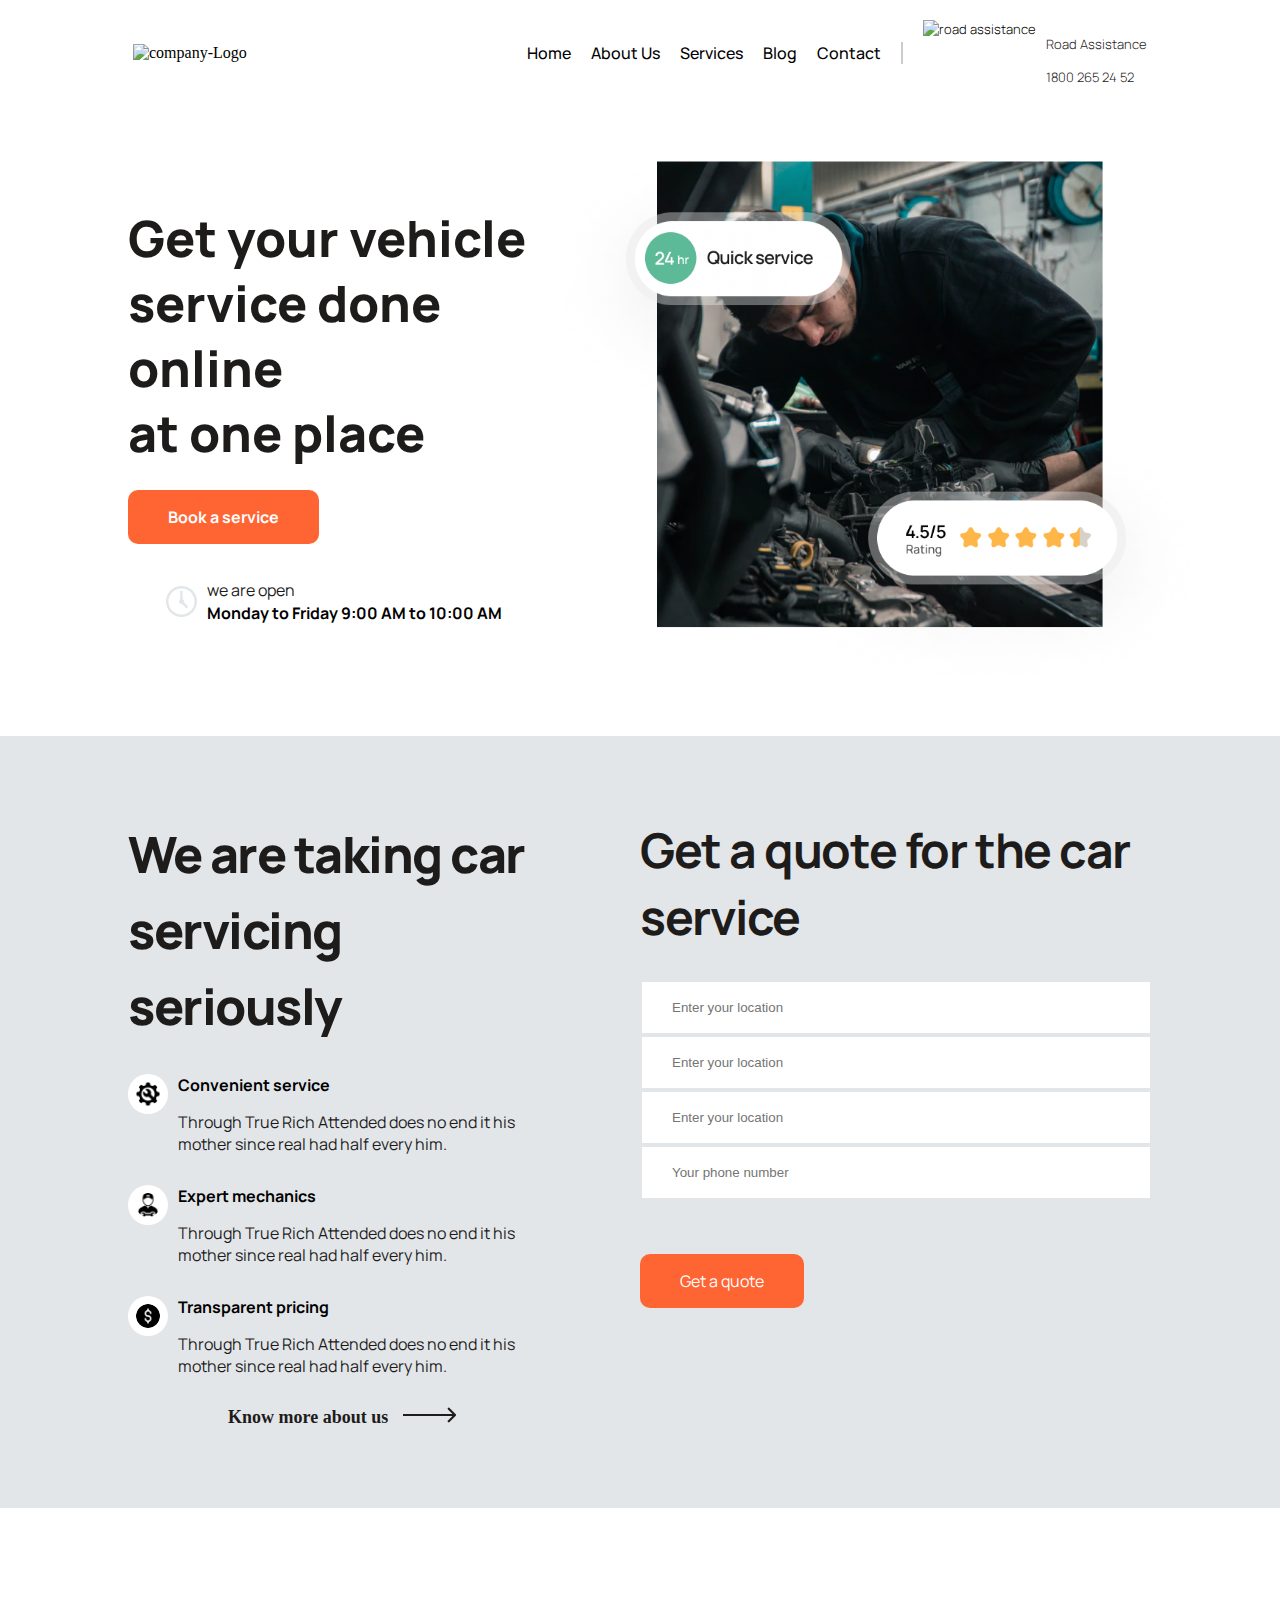
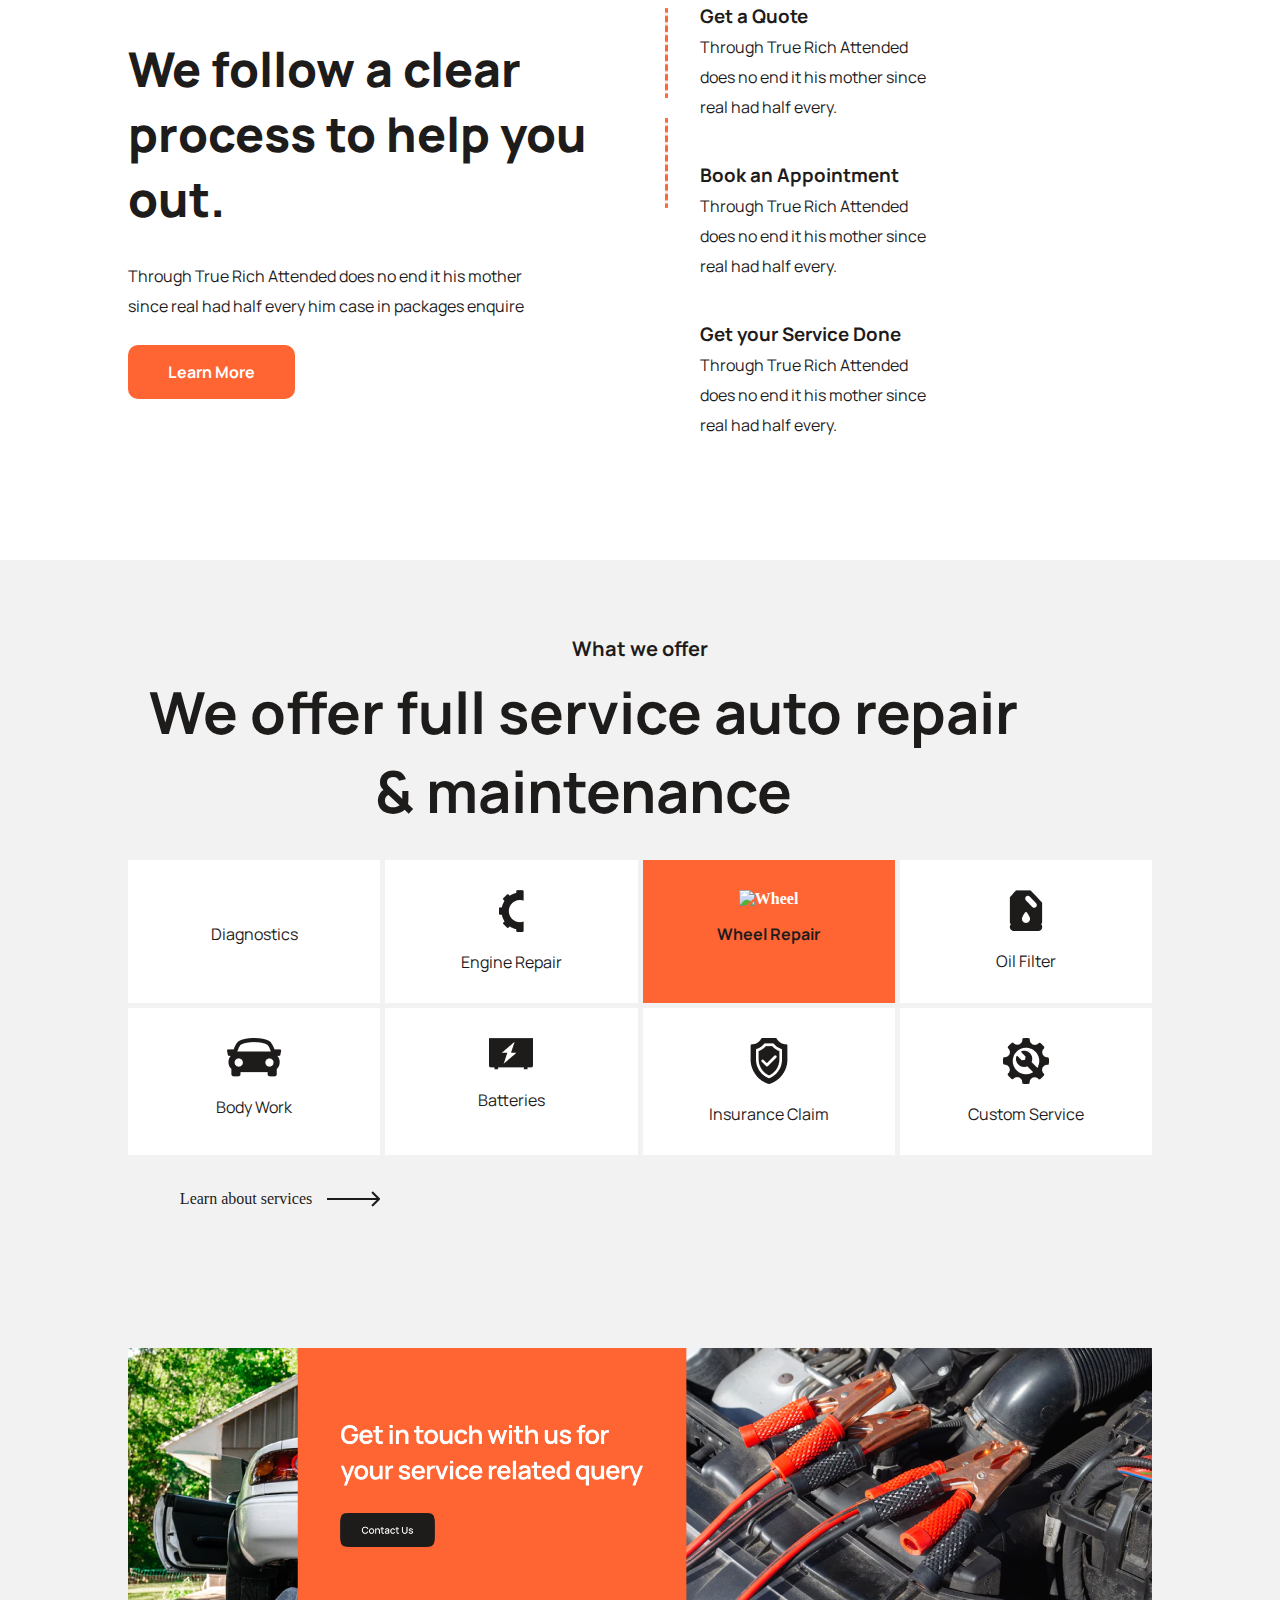
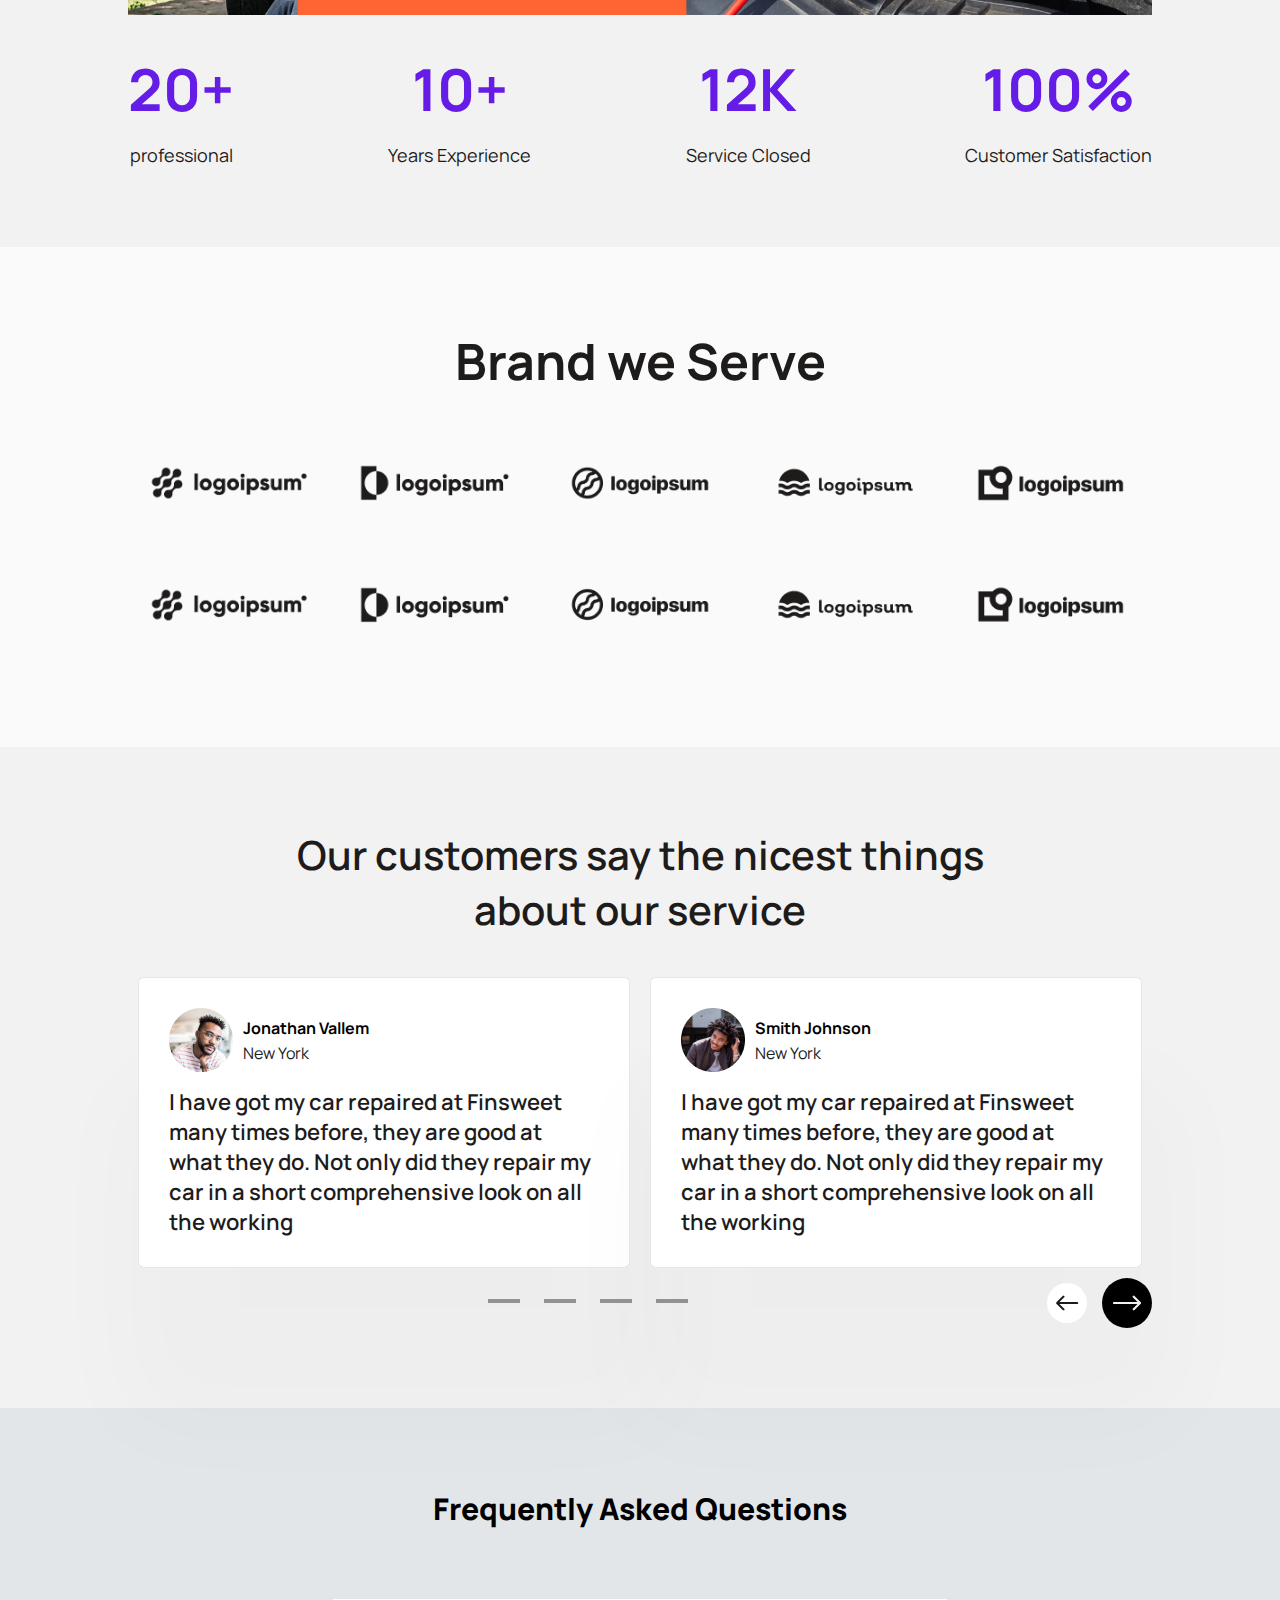
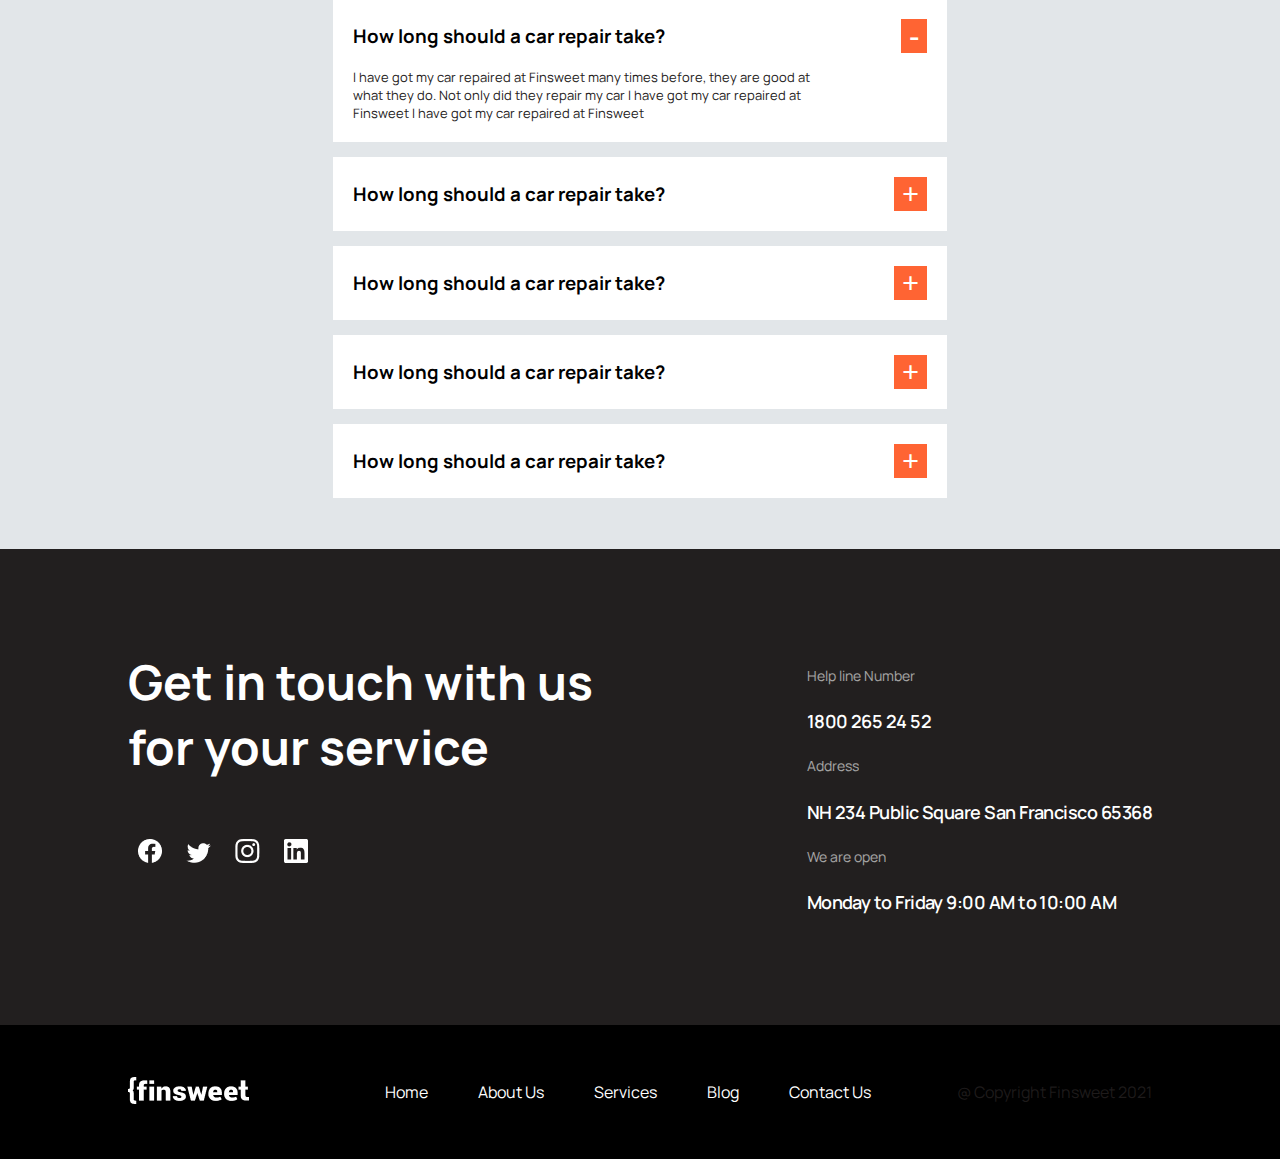
==== commit 31a7362a: "ch: removed horizontal-scroll from both mobile and tablet view" ====
--- a/index.html
+++ b/index.html
@@ -247,9 +247,37 @@
     <section class="brand-section">
         <div class="container">
             <h2>Brand we Serve</h2>
-            <div class="logos">
-                <img src="images/Brand Row.png" alt="" width="100%">
-                <img src="images/Brand Row.png" alt="" width="100%">
+            <div class="brands">
+                <div class="each-brand">
+                    <img src="images/brand 1.png" alt="first">
+                </div>
+                <div class="each-brand">
+                    <img src="images/brand 2.png" alt="second">
+                </div>
+                <div class="each-brand">
+                    <img src="images/brand 3.png" alt="third">
+                </div>
+                <div class="each-brand">
+                    <img src="images/brand 4.png" alt="fourth">
+                </div>
+                <div class="each-brand">
+                    <img src="images/brand 5.png" alt="fifth">
+                </div>
+                <div class="each-brand">
+                    <img src="images/brand 1.png" alt="first">
+                </div>
+                <div class="each-brand">
+                    <img src="images/brand 2.png" alt="first">
+                </div>
+                <div class="each-brand">
+                    <img src="images/brand 3.png" alt="first">
+                </div>
+                <div class="each-brand">
+                    <img src="images/brand 4.png" alt="first">
+                </div>
+                <div class="each-brand">
+                    <img src="images/brand 5.png" alt="first">
+                </div>
             </div>
         </div>
     </section>
--- a/style.css
+++ b/style.css
@@ -441,6 +441,16 @@
     margin-bottom: 30px;
 }
 
+.brands{
+    display: grid;
+    grid-template-columns: 1fr 1fr 1fr 1fr 1fr;
+    gap: 2px;
+}
+
+.brands .each-brand img{
+    width:100% ;
+}
+
 
 
 /* COMMENT SECTION */
@@ -603,7 +613,7 @@
 .get-in-touch-section{
     background-color:#1E1B1B;
     opacity: 0.98;
-    padding: 80px 0;
+    padding: 100px 0;
     color: #fff;
 }
 
@@ -685,13 +695,24 @@
     margin-inline-end: 0px;
 }
 
-/* Tablets and under */
+/* Mobile View*/
 @media (max-width: 426px) {
+    html, body {
+        max-width: 100%;
+        overflow-x: hidden;
+    }
     .main-header{
         flex-direction: column;
         align-items: flex-start;
     }
 
+    header .logo img{
+        margin-left: 30px;
+    }
+    .container{
+        width: 20%;
+    }
+
     .right-section{
         flex-direction: column;
         align-items: flex-start;
@@ -729,14 +750,25 @@
         padding: 0;
     }
 
+
+    .very-begin .book{
+        margin-left: 70px;
+    }
+
+    .very-begin .clock{
+        margin-left: 70px;
+        font-size: 14px;
+    }
+
     .very-begin h2{
-       font-size: 50px; 
+       font-size: 50%; 
        line-height:50px ;
        width: 150%;
+       margin-left: 70px;
     }
 
     .very-begin .bolo-kini img{
-       max-width:160% ;
+       max-width:100% ;
     }
 
     .very-begin .bolo-maran{
@@ -748,8 +780,12 @@
     }
 
     .car-service{
-        width: 146%;
+        width: 100%;
         font-size: 25px;
+    }
+
+    .car-service .services-mode h4{
+        font-size: 16px;
     }
 
     .first-side, .car-service .second-side{
@@ -760,12 +796,15 @@
         margin-top: 30px;
         font-size: 55px;
     }
+    .car-service .services-mode img{
+        width: 18%;
+    }
 
     .car-service .know-more a{
         font-size: 25px;
     }
     .second-side .form-input input{
-        width: 110%;
+        width: 100%;
     }
 
     .left-col, .hero .right-col{
@@ -773,42 +812,91 @@
     }
 
     .hero h2{
-        width: 160%;
-        font-size:55px;
-    }
-
-    .hero p {
-        width: 159%;
-        font-size:24px;
+        width: 40%;
+        font-size:40px;
+        margin-left: 30px;
+    }
+
+    .hero .left-col p {
+        width: 80%;
+        font-size:18px;
         line-height: 34px;
+        margin-left: 30px;
+    }
+
+    .hero a{
+        margin-left: 60px;
+    }
+
+    .hero .right-col{
+        margin-left: 30px;
+    }
+
+    .hero .right-col .subright p{
+        width: 200%;
     }
 
     .left-col{
         margin-bottom: 60px;
-    }
-
+        margin-left: auto;
+    }
+
+    .subright h3, p{
+        font-size: 14px;
+    }
+
+    .subright p{
+        margin-top: 12px;
+        width: 100%;
+        font-size: 13px;
+    }
     .subright h3{
-        margin-top: 0;
+        font-size: 14px;
+        width: 180%;
+
     }
 
     .features, .contact-section,.brand-section, .comment-section, .Faq-section,.get-in-touch-section, footer{
-        width: 146%;
+        width: 100%;
     }
     .offers h2{
-        font-size: 38px;
+        font-size: 28px;
     }
     .features .services{
         grid-template-columns: 1fr;
-        gap: 10px;
+    }
+
+    .features .services-type{
+        padding: 14px;
     }
     .features .learning a{
-        font-size: 25px;
-    }
-
+        font-size: 14px;
+        font-weight: 500;
+    }
+    .comment-section h2{
+        font-size: 33px;
+        text-align: start;
+    }
+    .rating .digit{
+        font-size: 15px;
+        margin:10px 0;
+    }
+    .rating p{
+        font-size: 14px;
+        margin-top: 8px;
+    }
+
+    .brands{
+        grid-template-columns: 1fr 1fr;
+        /* gap: 2px; */
+    }
     .contact-section .image-section img{
-        width: 106%;
-    }
-
+        width: 100%;
+    }
+    .get-in-touch-section{
+        padding: 60px 0;
+        margin-top: 70px;
+    }
     .comment-section .comment{
         width: 100%;
         margin-bottom: 10px;
@@ -827,6 +915,53 @@
     }
 }
 
+/* Tablet View */
+
 @media (max-width: 769px) {
+    .container{
+        width: 90%;
+    }
+    .road-assistance{
+        display: none;
+    }
+
+    .right-section .navigation{
+        border: none;
+    }
+
+    .very-begin h2, .car-service .first-side h2, .car-service .second-side h2, .offers h2{
+        font-size: 24px;
+        line-height:30px;
+    }
+    .car-service .services-mode img{
+        width: 18%;
+    }
     
+    .car-service .first-side .know-more{
+        padding-left: 40px;
+    }
+    .form-input{
+        margin-bottom: 5px;
+    }
+    .hero h2{
+        width: 100%;
+        font-size:35px ;
+    }
+    .hero .right-col{
+        width: 40%;
+    }
+
+    .right-col p{
+        width: 100%;
+    }
+    .features .services{
+        grid-template-columns: 1fr 1fr;
+        gap: 10px;
+    }
+    .get-in-touch-section h2{
+        font-size: 30px;
+    }
+    footer .footer-middle ul li{
+        padding-left: 10px;
+    }
 }